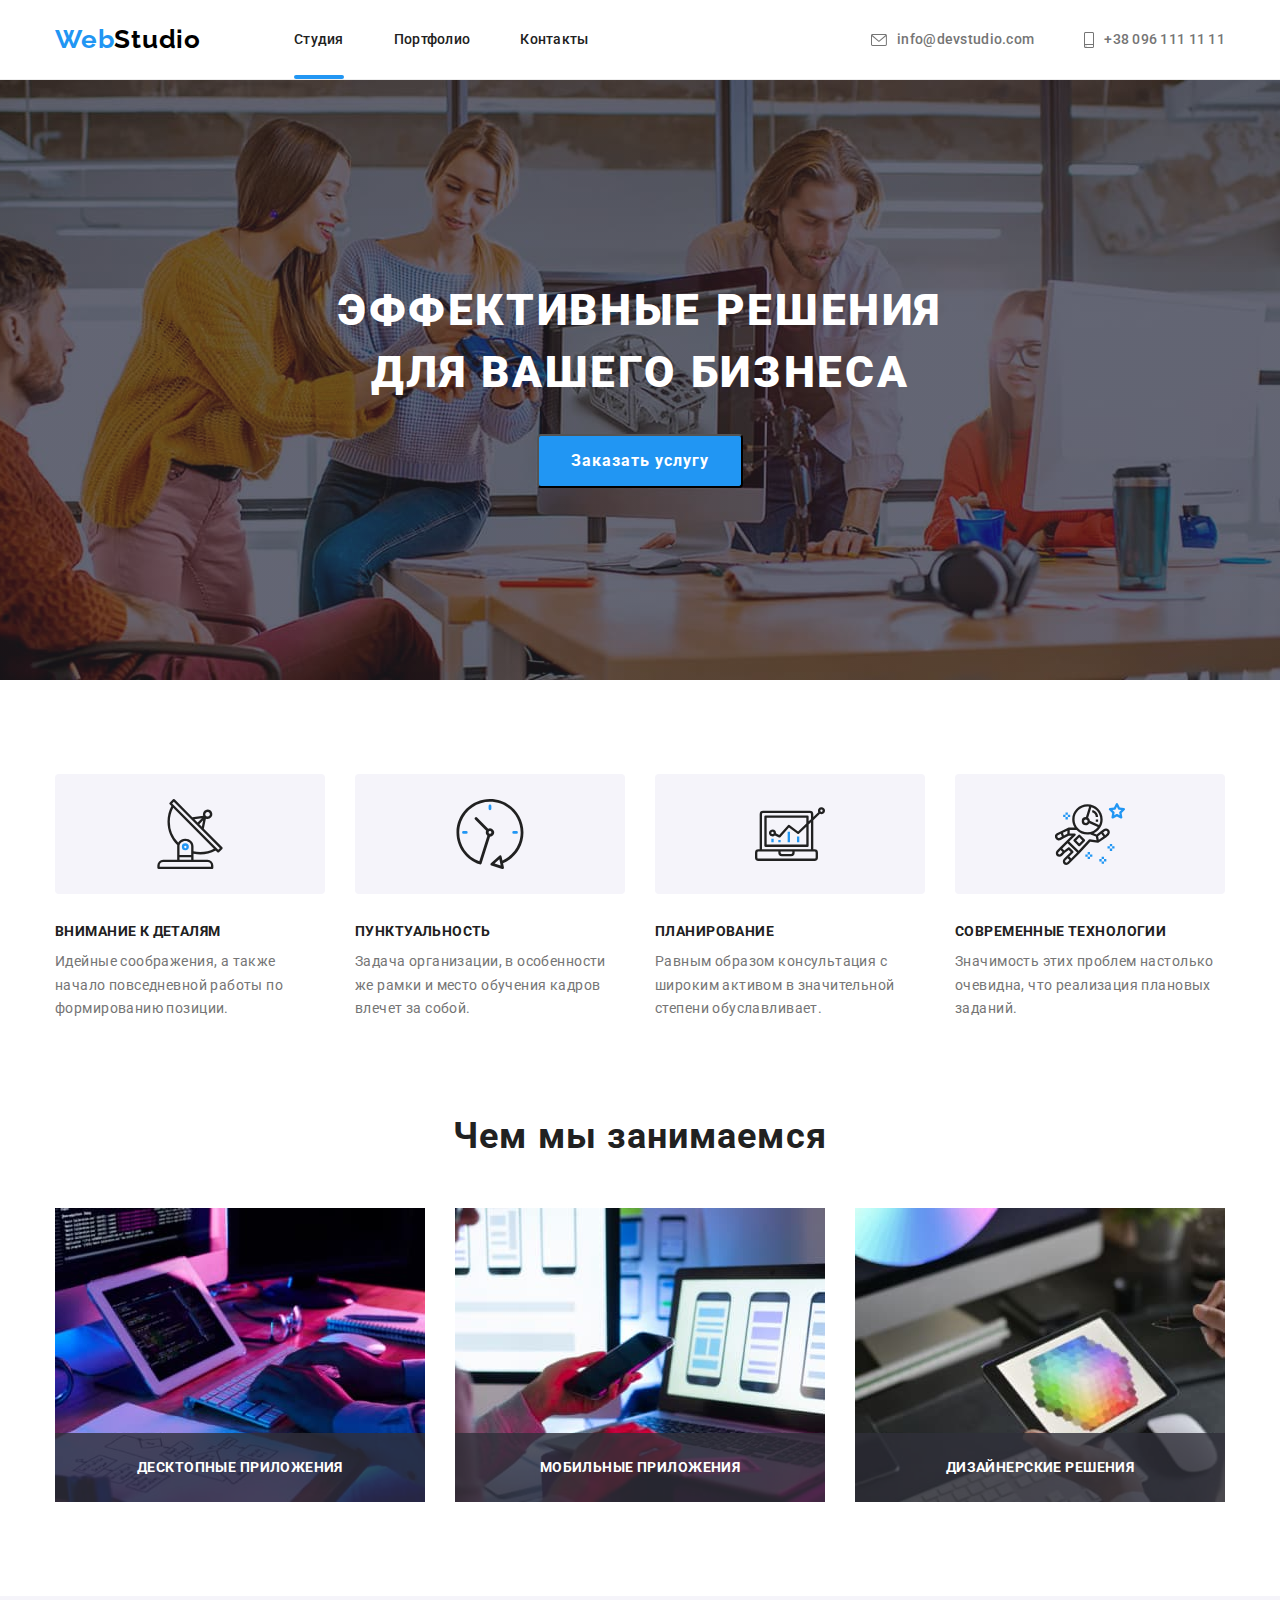
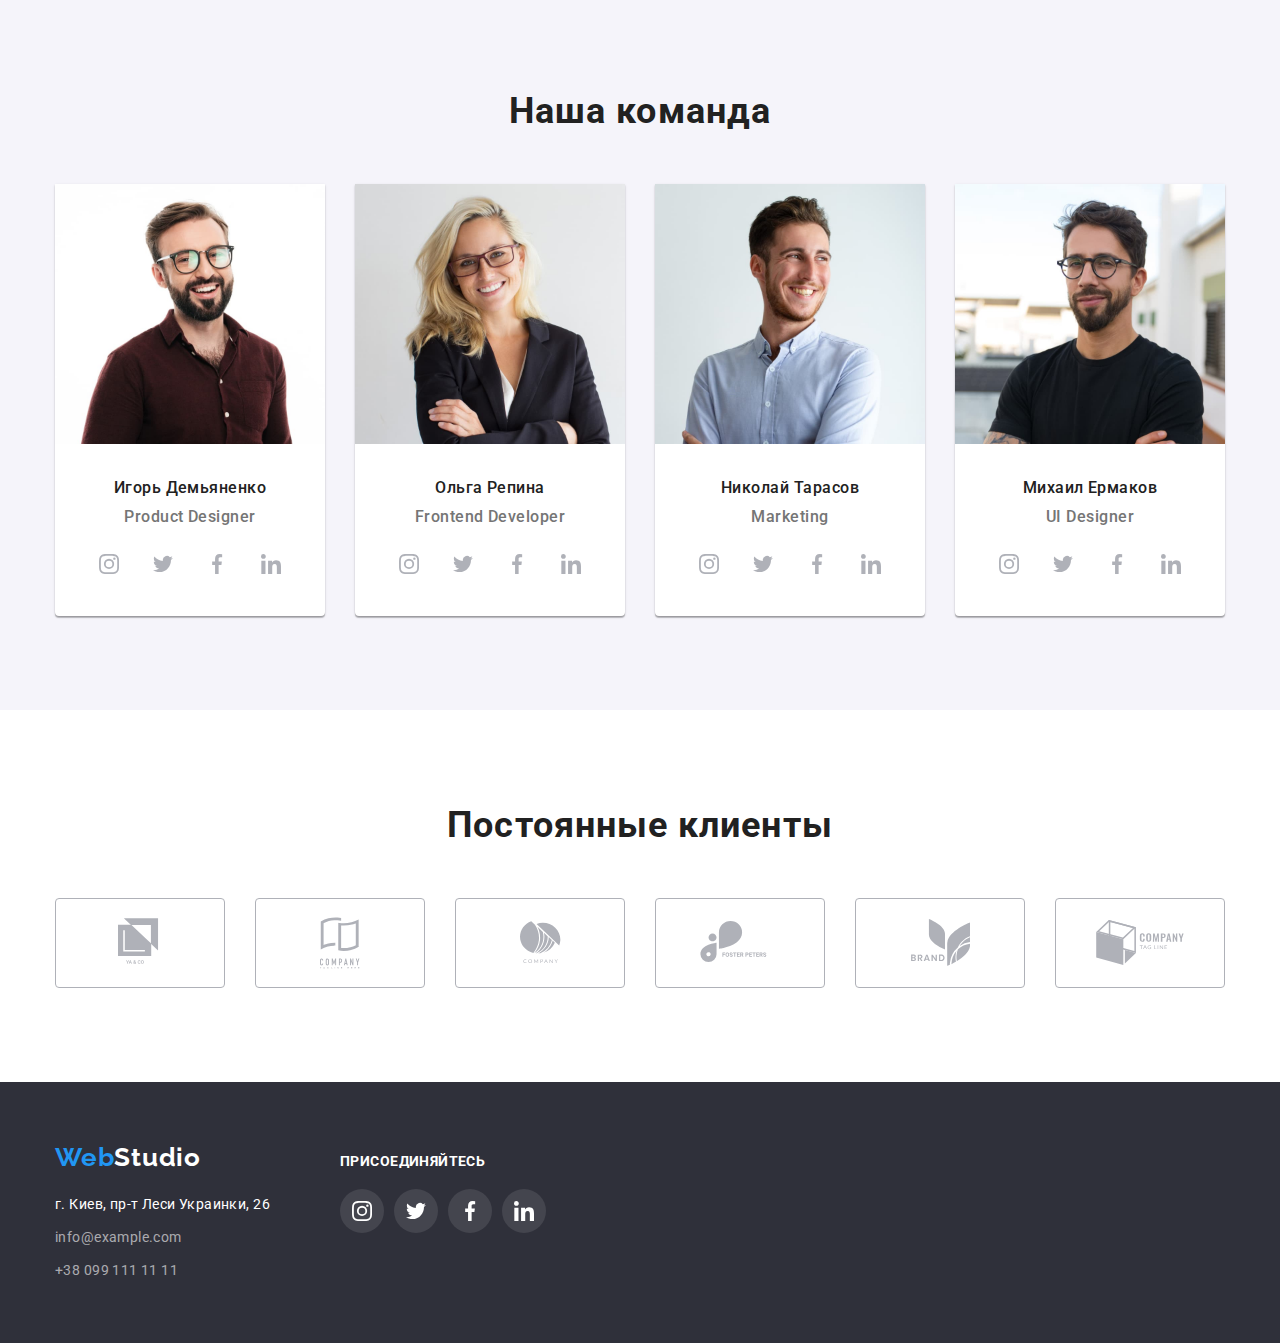
==== index.html @ db02f419 "copy hw#05" ====
<!DOCTYPE html>
<html lang="ru">

<head>
    <meta charset="UTF-8">
    <meta name="viewport" content="width=device-width, initial-scale=1.0">
    <title>Web Studio</title>
    <link rel="preconnect" href="https://fonts.gstatic.com">
    <link
        href="https://fonts.googleapis.com/css2?family=Raleway:wght@700&family=Roboto:wght@400;500;700;900&display=swap"
        rel="stylesheet">
    <link rel="stylesheet" href="./css/modern-normalize.css">
    <link rel="stylesheet" href="./css/styles.css">
</head>

<body>
    <!--Шапка страницы-->
    <header class="header">
        <div class="container main-box">
            <nav class="main-nav">
                <a href="./index.html" class="logo">Web<span class="logo-header">Studio</span>
                </a>
                <ul class="nav">
                    <li class="item">
                        <a href="./index.html" class="nav-link studio">Студия</a>
                    </li>
                    <li class="item">
                        <a href="./portfolio.html" class="nav-link">Портфолио</a>
                    </li>
                    <li class="item">
                        <a href="#contacts" class="nav-link">Контакты</a>
                    </li>
                </ul>
            </nav>
            <ul class="header-contact">
                <li class="item">
                    <a href="mailto:info@devstudio.com" class="contact">
                        <svg class="icon-contacts" width="16" height="12">
                            <use href="./images/icons.svg#envelope"></use>
                        </svg>
                        info@devstudio.com
                    </a>
                </li>
                <li class="item">
                    <a href="tel:+380961111111" class="contact">
                        <svg class="icon-contacts" width="10" height="16">
                            <use href="./images/icons.svg#smartphone"></use>
                        </svg>
                        +38 096 111 11 11
                    </a>
                </li>
            </ul>
        </div>
    </header>

    <!--Тело страницы-->
    <main>
        <!--Hero-->
        <section class="hero overlay">
            <div class="container centered">
                <h1 class="hero-title">Эффективные решения<br /> для вашего бизнеса</h1>
                <button class="hero-link" data-modal-open>Заказать услугу</button>
            </div>
        </section>

        <!--Особенности-->
        <section class="features">
            <div class="container">
                <h2 class="visually-hidden">Наши особенности</h2>
                <ul class="features-list">
                    <li class="item">
                        <div class="icon-features">
                            <svg width="70" height="70">
                                <use href="./images/icons.svg#antenna"></use>
                            </svg>
                        </div>
                        <h3 class="features-title">Внимание к деталям</h3>
                        <p class="features-description">Идейные соображения, а также начало повседневной работы по
                            формированию
                            позиции.</p>
                    </li>

                    <li class="item">
                        <div class="icon-features">
                            <svg width="70" height="70">
                                <use href="./images/icons.svg#clock"></use>
                            </svg>
                        </div>
                        <h3 class="features-title">Пунктуальность</h3>
                        <p class="features-description">Задача организации, в особенности же рамки и место обучения
                            кадров
                            влечет за собой.</p>
                    </li>

                    <li class="item">
                        <div class="icon-features">
                            <svg width="70" height="70">
                                <use href="./images/icons.svg#diagram"></use>
                            </svg>
                        </div>
                        <h3 class="features-title">Планирование</h3>
                        <p class="features-description">Равным образом консультация с широким активом в значительной
                            степени
                            обуславливает.</p>
                    </li>

                    <li class="item">
                        <div class="icon-features">
                            <svg width="70" height="70">
                                <use href="./images/icons.svg#astronaut"></use>
                            </svg>
                        </div>
                        <h3 class="features-title">Современные технологии</h3>
                        <p class="features-description">Значимость этих проблем настолько очевидна, что реализация
                            плановых
                            заданий.</p>
                    </li>
                </ul>
            </div>
        </section>

        <!--Чем мы занимаемся-->
        <section class="services">
            <div class="container">
                <h2 class="services-title centered">Чем мы занимаемся</h2>
                <ul class="services-list">
                    <li class="item">
                        <div class="thumb">
                            <img src="./images/box1.jpg" alt="Веб-сайты" width="370" class="img-servises">
                            <div class="label-box">
                                <p class="label">Десктопные приложения</p>
                            </div>
                        </div>
                    </li>
                    <li class="item">
                        <div class="thumb">
                            <img src="./images/box2.jpg" alt="Приложения" width="370" class="img-servises">
                            <div class="label-box">
                                <p class="label">Мобильные приложения</p>
                            </div>
                        </div>
                    </li>
                    <li class="item">
                        <div class="thumb">
                            <img src="./images/box3.jpg" alt="Дизайн" width="370" class="img-servises">
                            <div class="label-box">
                                <p class="label">Дизайнерские решения</p>
                            </div>
                        </div>
                    </li>
                </ul>
            </div>
        </section>

        <!--Наша команда-->
        <section class="team">
            <div class="container centered">
                <h2 class="team-title">Наша команда</h2>
                <ul class="team-list">
                    <li class="item">
                        <img src="./images/demyanenko.jpg" alt="Фото Игоря Демьяненко" width="270">
                        <div class="team-box">
                            <h3 class="team-subtitle">Игорь Демьяненко</h3>
                            <p class="team-position">Product Designer</p>
                            <ul class="list-network">
                                <li class="item-network">
                                    <a href="#" class="link-icon-network">
                                        <svg class="icon-network" width="20px" height="20px">
                                            <use href="./images/icons.svg#instagram"></use>
                                        </svg>
                                    </a>
                                </li>

                                <li class="item-network">
                                    <a href="#" class="link-icon-network">
                                        <svg class="icon-network" width="20px" height="20px">
                                            <use href="./images/icons.svg#twitter"></use>
                                        </svg>
                                    </a>
                                </li>

                                <li class="item-network">
                                    <a href="#" class="link-icon-network">
                                        <svg class="icon-network" width="20px" height="20px">
                                            <use href="./images/icons.svg#facebook"></use>
                                        </svg>
                                    </a>
                                </li>

                                <li class="item-network">
                                    <a href="#" class="link-icon-network">
                                        <svg class="icon-network" width="20px" height="20px">
                                            <use href="./images/icons.svg#linkedin"></use>
                                        </svg>
                                    </a>
                                </li>
                            </ul>
                        </div>
                    </li>

                    <li class="item">
                        <img src="./images/repina.jpg" alt="Фото Ольги Репиной" width="270">
                        <div class="team-box">
                            <h3 class="team-subtitle">Ольга Репина</h3>
                            <p class="team-position">Frontend Developer</p>
                            <ul class="list-network">
                                <li class="item-network">
                                    <a href="#" class="link-icon-network">
                                        <svg class="icon-network" width="20px" height="20px">
                                            <use href="./images/icons.svg#instagram"></use>
                                        </svg>
                                    </a>
                                </li>

                                <li class="item-network">
                                    <a href="#" class="link-icon-network">
                                        <svg class="icon-network" width="20px" height="20px">
                                            <use href="./images/icons.svg#twitter"></use>
                                        </svg>
                                    </a>
                                </li>

                                <li class="item-network">
                                    <a href="#" class="link-icon-network">
                                        <svg class="icon-network" width="20px" height="20px">
                                            <use href="./images/icons.svg#facebook"></use>
                                        </svg>
                                    </a>
                                </li>

                                <li class="item-network">
                                    <a href="#" class="link-icon-network">
                                        <svg class="icon-network" width="20px" height="20px">
                                            <use href="./images/icons.svg#linkedin"></use>
                                        </svg>
                                    </a>
                                </li>
                            </ul>
                        </div>
                    </li>

                    <li class="item">
                        <img src="./images/tarasov.jpg" alt="Фото Николая Тарасова" width="270">
                        <div class="team-box">
                            <h3 class="team-subtitle">Николай Тарасов</h3>
                            <p class="team-position">Marketing</p>
                            <ul class="list-network">
                                <li class="item-network">
                                    <a href="#" class="link-icon-network">
                                        <svg class="icon-network" width="20px" height="20px">
                                            <use href="./images/icons.svg#instagram"></use>
                                        </svg>
                                    </a>
                                </li>

                                <li class="item-network">
                                    <a href="#" class="link-icon-network">
                                        <svg class="icon-network" width="20px" height="20px">
                                            <use href="./images/icons.svg#twitter"></use>
                                        </svg>
                                    </a>
                                </li>

                                <li class="item-network">
                                    <a href="#" class="link-icon-network">
                                        <svg class="icon-network" width="20px" height="20px">
                                            <use href="./images/icons.svg#facebook"></use>
                                        </svg>
                                    </a>
                                </li>

                                <li class="item-network">
                                    <a href="#" class="link-icon-network">
                                        <svg class="icon-network" width="20px" height="20px">
                                            <use href="./images/icons.svg#linkedin"></use>
                                        </svg>
                                    </a>
                                </li>
                            </ul>
                        </div>
                    </li>

                    <li class="item">
                        <img src="./images/ermakov.jpg" alt="Фото Михаила Ермакова" width="270">
                        <div class="team-box">
                            <h3 class="team-subtitle ">Михаил Ермаков</h3>
                            <p class="team-position">UI Designer</p>
                            <ul class="list-network">
                                <li class="item-network">
                                    <a href="#" class="link-icon-network">
                                        <svg class="icon-network" width="20px" height="20px">
                                            <use href="./images/icons.svg#instagram"></use>
                                        </svg>
                                    </a>
                                </li>

                                <li class="item-network">
                                    <a href="#" class="link-icon-network">
                                        <svg class="icon-network" width="20px" height="20px">
                                            <use href="./images/icons.svg#twitter"></use>
                                        </svg>
                                    </a>
                                </li>

                                <li class="item-network">
                                    <a href="#" class="link-icon-network">
                                        <svg class="icon-network" width="20px" height="20px">
                                            <use href="./images/icons.svg#facebook"></use>
                                        </svg>
                                    </a>
                                </li>

                                <li class="item-network">
                                    <a href="#" class="link-icon-network">
                                        <svg class="icon-network" width="20px" height="20px">
                                            <use href="./images/icons.svg#linkedin"></use>
                                        </svg>
                                    </a>
                                </li>
                            </ul>
                        </div>
                    </li>
                </ul>
            </div>
        </section>

        <!--Постоянные клиенты-->
        <section class="clients">
            <div class="container centered">
                <h2 class="clients-title">Постоянные клиенты</h2>
                <ul class="clients-list">
                    <li class="item">
                        <a href="#" class="link-client">
                            <svg class="icon-client" width="44.27" height="49.23">
                                <use href="./images/icons.svg#client1"></use>
                            </svg>
                        </a>
                    </li>

                    <li class="item">
                        <a href="#" class="link-client">
                            <svg class="icon-client" width="40" height="52">
                                <use href="./images/icons.svg#client2"></use>
                            </svg>
                        </a>
                    </li>

                    <li class="item">
                        <a href="#" class="link-client">
                            <svg class="icon-client" width="41" height="42.6">
                                <use href="./images/icons.svg#client3"></use>
                            </svg>
                        </a>
                    </li>

                    <li class="item">
                        <a href="#" class="link-client">
                            <svg class="icon-client" width="79.66" height="42.02">
                                <use href="./images/icons.svg#client4"></use>
                            </svg>
                        </a>
                    </li>

                    <li class="item">
                        <a href="#" class="link-client">
                            <svg class="icon-client" width="59" height="47">
                                <use href="./images/icons.svg#client5"></use>
                            </svg>
                        </a>
                    </li>

                    <li class="item">
                        <a href="#" class="link-client">
                            <svg class="icon-client" width="88.48" height="45.44">
                                <use href="./images/icons.svg#client6"></use>
                            </svg>
                        </a>
                    </li>
                </ul>
            </div>

        </section>

    </main>

    <!--Подвал страницы-->
    <footer class="footer">
        <div class="container footer-flex" id="contacts">
            <div>
                <a href="./index.html" class="logo">Web<span class="logo-footer">Studio</span>
                </a>
                <address class="address">
                    г. Киев, пр-т Леси Украинки, 26
                    <a href="mailto:info@example.com" class="address-link">info@example.com</a>
                    <a href="tel:+380991111111" class="address-link">+38 099 111 11 11</a>
                </address>
            </div>
            <div class="icon-box">
                <p class="join">присоединяйтесь</p>
                <ul class="list-network-footer">
                    <li class="item">
                        <a href="#" class="network-footer">
                            <svg class="icon-footer" width="20" height="20">
                                <use href="./images/icons.svg#instagram"></use>
                            </svg>
                        </a>
                    </li>

                    <li class="item">
                        <a href="#" class="network-footer">
                            <svg class="icon-footer" width="20" height="20">
                                <use href="./images/icons.svg#twitter"></use>
                            </svg>
                        </a>
                    </li>

                    <li class="item">
                        <a href="#" class="network-footer">
                            <svg class="icon-footer" width="20" height="20">
                                <use href="./images/icons.svg#facebook"></use>
                            </svg>
                        </a>
                    </li>

                    <li class="item">
                        <a href="#" class="network-footer">
                            <svg class="icon-footer" width="20" height="20">
                                <use href="./images/icons.svg#linkedin"></use>
                            </svg>
                        </a>
                    </li>
                </ul>
            </div>
        </div>
    </footer>

    <!-- Модальное окно -->

    <div class="backdrop is-hidden" data-modal>
        <div class="modal">
            <button class="btn-close" data-modal-close>
                <svg class="icon-close" width="11" height="11">
                    <use href="./images/icons.svg#close"></use>
                </svg>
            </button>
        </div>
    </div>

    <script src="./js/modal.js"></script>

</body>

</html>
---- css/styles.css ----
/* CSS-переменные */
:root {
  --title-text-color: #212121; /* Главный цвет текста  nav h2 h3 */
  --primery-text-color: #757575; /*вторичный цвет текста контакт header*/
  --logo-text-color: #000000; /*лого*/
  --accent-color: #2196f3; /*акцент  лого интерактивный*/
  --white-text-color: #ffffff; /*hero-text logo-footer address-text*/
  --address-text-op60: rgba(255, 255, 255, 0.6);
  --background: #2f303a; /*фон hero footer*/
  --background-button: #f5f4fa; /*фон кнопок и секции Наша команда*/
  --border-project: #eeeeee;
  --icon-color: #afb1b8; /*цвет иконок*/
}
/* Raleway 700 Roboto 400 500 700 900  */

body {
  font-family: 'Roboto', sans-serif;
}

ul,
h1,
h2,
h3,
p {
  margin: 0;
  padding: 0;
}
.container {
  margin-left: auto;
  margin-right: auto;
  padding-left: 15px;
  padding-right: 15px;
  width: 1200px;
}

.centered {
  text-align: center;
}

/* ШАПКА страницы */

.header {
  border-bottom: 1px solid var(--border-project);
  /* padding-top: 24px;
  padding-bottom: 24px; */

  font-weight: 500;
  font-size: 14px;
  line-height: 1.1; /* 16px*/
  letter-spacing: 0.02em;
}

.main-box {
  display: flex;
}

.main-nav {
  display: flex;
  align-items: center;
}

.logo {
  color: var(--accent-color);
  font-family: 'Raleway', sans-serif;
  font-weight: 700;
  font-size: 26px;
  line-height: 1.2; /*31px*/
  letter-spacing: 0.03em;
  text-decoration: none;
}

.logo-header {
  color: var(--logo-text-color);
}

.nav {
  display: flex;
  margin-left: 93px;
}

.nav .item + .item {
  margin-left: 50px;
}

.nav-link {
  display: block;
  position: relative;
  padding-top: 32px;
  padding-bottom: 32px;

  color: var(--title-text-color);
  text-decoration: none;

  transition: color 250ms cubic-bezier(0.4, 0, 0.2, 1);
}

/* подчеркивание ссылки текущей страницы */
.studio::after,
.portfolio::after {
  content: '';

  display: block;
  position: absolute;
  width: 100%;
  height: 4px;
  left: 0;
  bottom: 0;

  background-color: var(--accent-color);
  border-radius: 2px;
}

.header-contact {
  display: flex;
  align-items: center;
  margin-left: auto;
}

.header-contact .item + .item {
  margin-left: 50px;
}

.contact {
  display: flex;
  align-items: center;

  color: var(--primery-text-color);
  text-decoration: none;

  transition: color 250ms cubic-bezier(0.4, 0, 0.2, 1);
}

.nav-link:hover,
.nav-link:focus,
.contact:hover,
.contact:focus {
  color: var(--accent-color);
}

.icon-contacts {
  margin-right: 10px;
  fill: currentColor;
}

/* СТУДИЯ */

/* Hero */

.overlay {
  height: 600px;
  max-width: 1600px;
  margin-left: auto;
  margin-right: auto;
  background-image: linear-gradient(
      rgba(47, 48, 58, 0.4),
      rgba(47, 48, 58, 0.4)
    ),
    url(../images/overlay.jpg);
  background-repeat: no-repeat;
  background-position: center;
  background-size: cover;
}

.hero {
  padding-top: 200px;
  padding-bottom: 200px;

  background-color: var(--background);
}

.hero-title {
  margin-bottom: 30px;

  color: var(--white-text-color);
  font-weight: 900;
  font-size: 44px;
  line-height: 1.4; /*60px*/
  letter-spacing: 0.06em;
  text-transform: uppercase;
}

.hero-link {
  display: inline-block;
  padding: 10px 32px;
  min-width: 200px;
  border-radius: 4px;

  color: var(--white-text-color);
  background-color: var(--accent-color);
  font-weight: 700;
  font-size: 16px;
  line-height: 1.9; /*30px*/
  letter-spacing: 0.06em;
  text-decoration: none;
}

/* Особенности */
.features {
  padding-top: 94px;
}

.features-list {
  display: flex;
}

.features-list .item + .item {
  margin-left: 30px;
}

.features-list .item {
  min-width: 270px;
  /* width: 100%; */
}

.icon-features {
  display: flex;
  justify-content: center;
  align-items: center;
  margin-bottom: 30px;
  width: 270px;
  height: 120px;
  background-color: var(--background-button);
  border-radius: 4px;
}

.features-title {
  margin-bottom: 10px;

  color: var(--title-text-color);
  font-weight: 700;
  font-size: 14px;
  line-height: 1.1; /* 16px*/
  letter-spacing: 0.03em;
  text-transform: uppercase;
}
.features-description {
  color: var(--primery-text-color);
  font-weight: 400;
  font-size: 14px;
  line-height: 1.7; /*24px*/
  letter-spacing: 0.03em;
}

/* Чем мы занимаемся*/

.services {
  padding-top: 94px;
  padding-bottom: 94px;
}

.services-list {
  display: flex;
}

.services-list .item + .item {
  margin-left: 30px;
}

.thumb {
  position: relative;
  text-align: center;
}
.img-servises {
  display: block;
}
.label-box {
  position: absolute;
  bottom: 0;
  right: 0;
  width: 100%;
  margin: 0;
  padding-top: 27px;
  padding-bottom: 27px;

  background-color: rgba(47, 48, 58, 0.8);
}

.label {
  color: var(--white-text-color);
  font-weight: 700;
  font-size: 14px;
  line-height: 1.1; /*16px*/
  letter-spacing: 0.03em;
  text-transform: uppercase;
}

/* Команда  */

.team {
  padding-top: 94px;
  padding-bottom: 94px;

  background-color: var(--background-button);
}

.services-title,
.team-title,
.clients-title {
  margin-bottom: 50px;

  color: var(--title-text-color);
  font-weight: 700;
  font-size: 36px;
  line-height: 1.2; /*42px*/
  letter-spacing: 0.03em;
}

.team-list {
  display: flex;
}

.team-list .item + .item {
  margin-left: 30px;
}

.team-list .item {
  box-shadow: 0px 1px 3px rgba(0, 0, 0, 0.12), 0px 1px 1px rgba(0, 0, 0, 0.14),
    0px 2px 1px rgba(0, 0, 0, 0.2);
  border-radius: 0px 0px 4px 4px;

  background-color: var(--white-text-color);
}

.team-box {
  padding-top: 30px;
  padding-bottom: 30px;
}

.team-subtitle {
  margin-bottom: 10px;

  color: var(--title-text-color);
  font-weight: 500;
  font-size: 16px;
  line-height: 1.2; /*19px*/
  letter-spacing: 0.03em;
}
.team-position {
  color: var(--primery-text-color);
  font-weight: 500;
  font-size: 16px;
  line-height: 1.2; /*19px*/
  letter-spacing: 0.03em;
}

.list-network {
  display: flex;
  justify-content: center;
  margin-top: 16px;
}
.item-network + .item-network {
  margin-left: 10px;
}
.link-icon-network {
  display: flex;
  justify-content: center;
  align-items: center;
  width: 44px;
  height: 44px;

  color: var(--icon-color);
  border-radius: 50%;

  transition: color 250ms cubic-bezier(0.4, 0, 0.2, 1),
    background-color 250ms cubic-bezier(0.4, 0, 0.2, 1);
}

.link-icon-network:hover,
.link-icon-network:focus {
  background-color: var(--accent-color);
  border-radius: 50%;

  color: var(--white-text-color);
}

.icon-network {
  fill: currentColor;
}
/*Постоянные клиенты*/
.clients {
  padding-top: 94px;
  padding-bottom: 94px;
}
.clients-list {
  display: flex;
}

.clients-list .item + .item {
  margin-left: 30px;
}

.link-client {
  display: flex;
  justify-content: center;
  align-items: center;
  width: 170px;
  height: 90px;
  border: 1px solid var(--icon-color);
  border-radius: 4px;

  color: var(--icon-color);

  transition: border-color 250ms cubic-bezier(0.4, 0, 0.2, 1),
    color 250ms cubic-bezier(0.4, 0, 0.2, 1);
}
.link-client:hover,
.link-client:focus {
  border-color: var(--accent-color);
  color: var(--accent-color);
}
.icon-client {
  fill: currentColor;
}
/* ПОДВАЛ страницы */
.footer {
  padding-top: 60px;
  padding-bottom: 60px;

  background-color: var(--background);
  font-weight: 400;
  font-size: 14px;
  line-height: 1.7; /*24px*/
  letter-spacing: 0.03em;
  text-decoration: none;
}

.footer-flex {
  display: flex;
  align-items: baseline;
}

.logo-footer,
.address {
  color: var(--white-text-color);
}
.address {
  padding-top: 20px;
}

.address-link {
  display: block;
  padding-top: 9px;
  color: var(--address-text-op60);

  text-decoration: none;
}

.icon-box {
  margin-left: 70px;
}
.join {
  margin-bottom: 20px;

  color: var(--white-text-color);
  font-weight: 700;
  font-size: 14px;
  line-height: 1.1; /* 16px*/
  letter-spacing: 0.03em;
  text-transform: uppercase;
}

.list-network-footer {
  display: flex;
}

.list-network-footer .item + .item {
  margin-left: 10px;
}
.network-footer {
  display: flex;
  justify-content: center;
  align-items: center;
  width: 44px;
  height: 44px;
  background-color: rgba(255, 255, 255, 0.1);
  border-radius: 50%;

  color: var(--white-text-color);

  transition: background-color 250ms cubic-bezier(0.4, 0, 0.2, 1);
}
.network-footer:hover,
.network-footer:focus {
  background-color: var(--accent-color);
}
.icon-footer {
  fill: currentColor;
}

/* Скрытый заголовок */

.visually-hidden {
  position: absolute;
  width: 1px;
  height: 1px;
  margin: -1px;
  border: 0;
  padding: 0;

  white-space: nowrap;
  clip-path: inset(100%);
  clip: rect(0 0 0 0);
  overflow: hidden;
}

/* ПОРТФОЛИО */
/* Фильтр */
.project {
  padding-top: 94px;
  padding-bottom: 94px;
}

.button-list {
  display: flex;
  justify-content: center;
  margin-bottom: 50px;
}

.button-list .item + .item {
  margin-left: 8px;
}

.button {
  margin-top: 0;
  margin-bottom: 0;
  padding: 6px 22px;
  border: none;
  border-radius: 4px;

  color: var(--title-text-color);
  background-color: var(--background-button);
  font-weight: 500;
  font-size: 16px;
  line-height: 1.6; /*26px*/
  letter-spacing: 0.03em;

  transition: box-shadow 250ms cubic-bezier(0.4, 0, 0.2, 1),
    color 250ms cubic-bezier(0.4, 0, 0.2, 1),
    background-color 250ms cubic-bezier(0.4, 0, 0.2, 1);
}

.button:hover,
.button:focus {
  border: none;
  box-shadow: 0px 3px 1px rgba(0, 0, 0, 0.1), 0px 1px 2px rgba(0, 0, 0, 0.08),
    0px 2px 2px rgba(0, 0, 0, 0.12);
  color: var(--white-text-color);
  background-color: var(--accent-color);
  cursor: pointer;
}

/* CARD-SET */
.card-set {
  --card-set-gap: 30px;

  display: flex;
  flex-wrap: wrap;
  padding: 0;
  margin: 0;
  margin-left: calc(-1 * var(--card-set-gap));
  margin-top: calc(-1 * var(--card-set-gap));
  list-style: none;
}

.card-set .item {
  flex-basis: calc(100% / 3-var(var(--card-set-gap)));
  margin-left: var(--card-set-gap);
  margin-top: var(--card-set-gap);
}

.card {
  display: block;
  text-decoration: none;

  transition: box-shadow 250ms cubic-bezier(0.4, 0, 0.2, 1);
}
.card:hover,
.card:focus {
  box-shadow: 0px 1px 1px rgba(0, 0, 0, 0.12), 0px 4px 4px rgba(0, 0, 0, 0.06),
    1px 4px 6px rgba(0, 0, 0, 0.16);
}

.card-img {
  display: block;
  max-width: 100%;
  height: auto;
}

.card-content {
  padding: 20px 24px;
  border: 1px solid var(--border-project);
  border-top: none;
}

.project-title {
  margin-bottom: 4px;

  color: var(--title-text-color);
  font-weight: 700;
  font-size: 18px;
  line-height: 2; /*36px*/
  letter-spacing: 0.06em;
}

.project-direction {
  color: var(--primery-text-color);
  font-weight: 400;
  font-size: 16px;
  line-height: 1.9; /*30px*/
  letter-spacing: 0.03em;
}

.box-overlay-project {
  position: relative;
  overflow: hidden;
}
.overlay-project {
  position: absolute;
  top: 0;
  left: 0;
  width: 100%;
  height: 100%;
  padding: 63px 24px;

  background-color: rgba(33, 150, 243, 0.9);

  transform: translateY(100%);
  transition: transform 250ms cubic-bezier(0.4, 0, 0.2, 1);
}
.overlay-text {
  color: var(--white-text-color);
  font-weight: 400;
  font-size: 18px;
  line-height: 1.6; /*28px*/
  letter-spacing: 0.03em;
}

.card:hover .overlay-project {
  transform: translateY(0);
}

/* Модальное окно */

.backdrop {
  position: fixed;
  top: 0;
  left: 0;
  width: 100%;
  height: 100%;
  background-color: rgba(0, 0, 0, 0.2);
  opacity: 1;
  transition: opacity 150ms linear;
}
.modal {
  display: flex;
  justify-content: flex-end;
  position: absolute;
  top: 50%;
  left: 50%;
  min-width: 528px;
  min-height: 581px;
  padding: 8px;

  background-color: var(--white-text-color);
  box-shadow: 0px 1px 3px rgba(0, 0, 0, 0.12), 0px 1px 1px rgba(0, 0, 0, 0.14),
    0px 2px 1px rgba(0, 0, 0, 0.2);
  border-radius: 4px;

  transform: translate(-50%, -50%) scale(1);
  transition: transform 200ms linear 100ms;
}
.backdrop.is-hidden {
  visibility: hidden;
  opacity: 0;
  pointer-events: none;
}

.btn-close {
  width: 30px;
  height: 30px;
  padding: 0;
  margin: 0;

  border: 1px solid rgba(0, 0, 0, 0.1);
  border-radius: 50%;
}
.icon-close {
  fill: currentColor;
}
.backdrop.is-hidden .modal {
  transform: translate(-50%, -50%) scale(0);
}
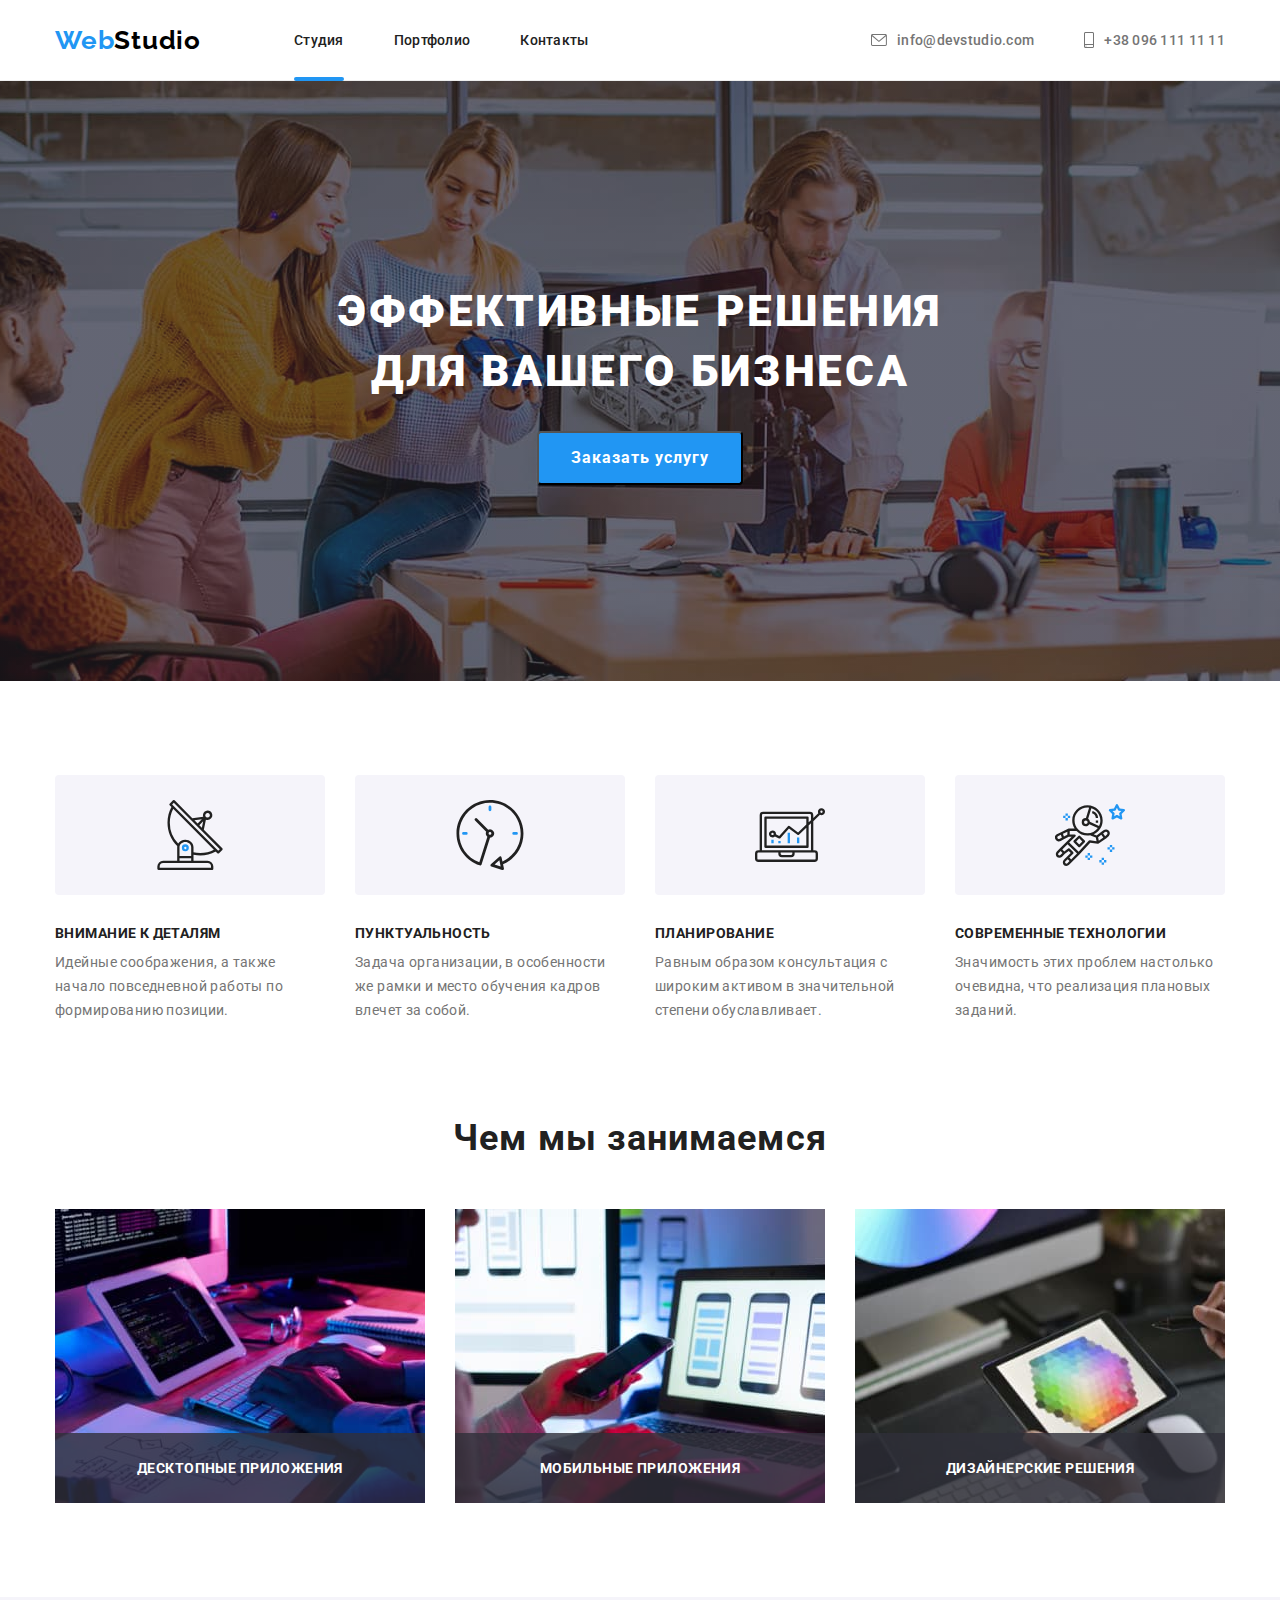
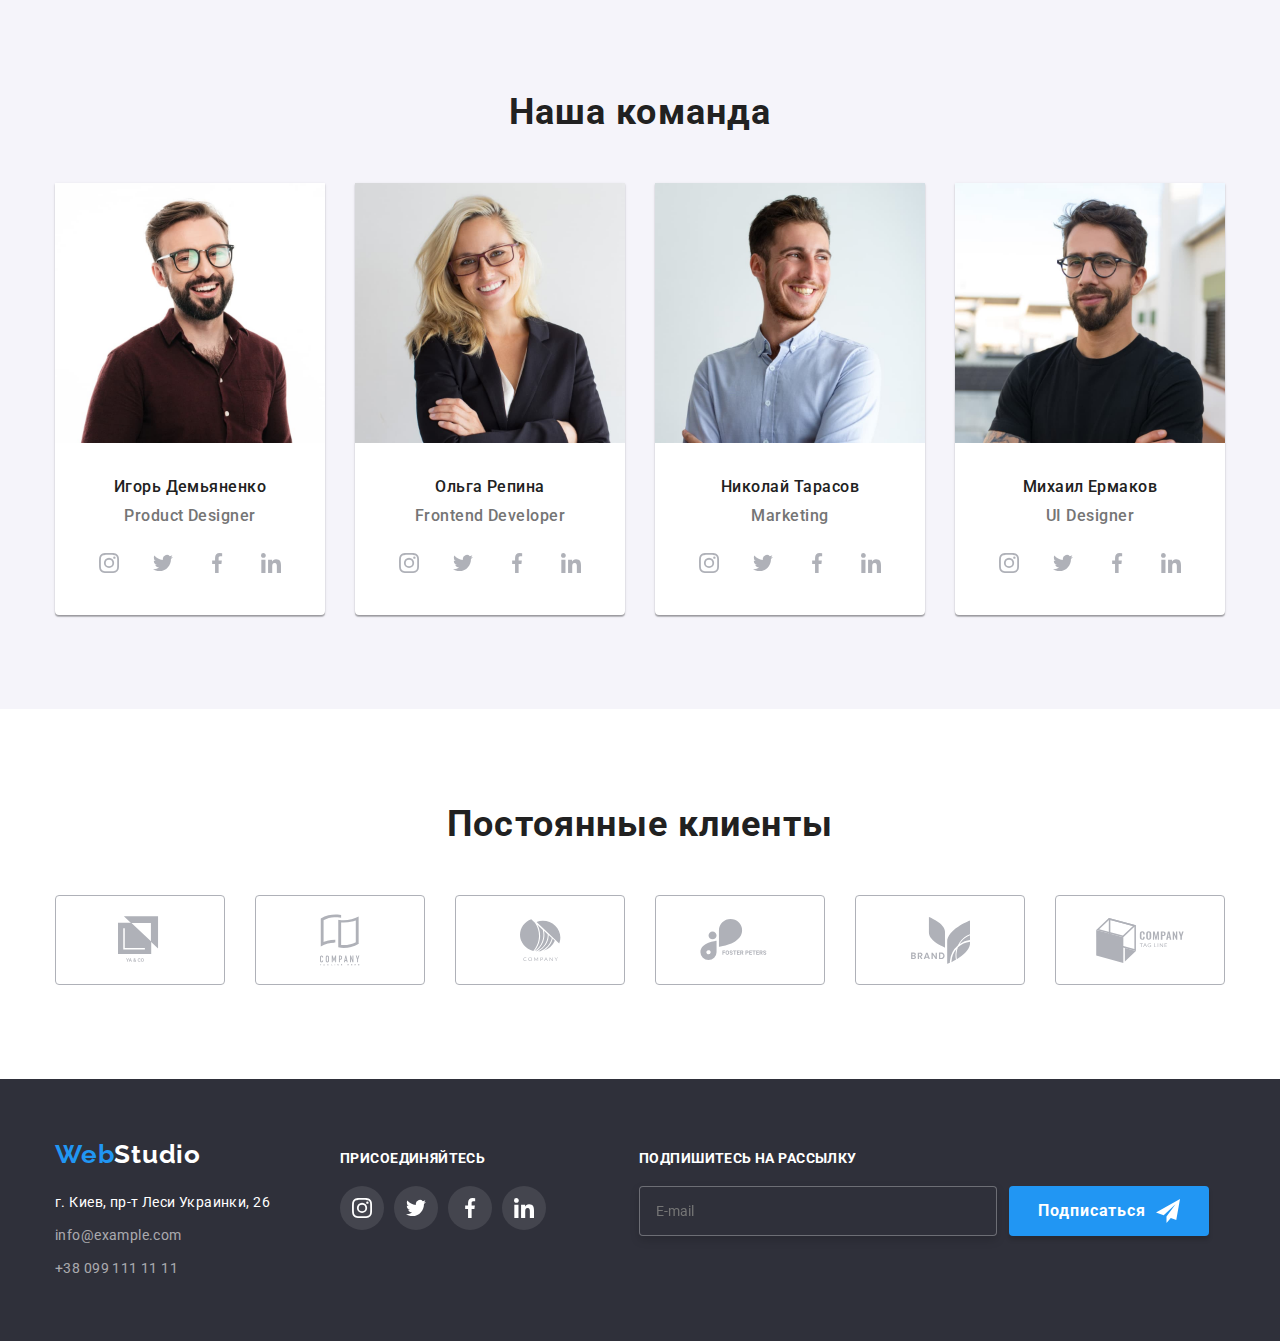
==== commit 1334ec5c: "commit project" ====
--- a/index.html
+++ b/index.html
@@ -431,6 +431,19 @@
                     </li>
                 </ul>
             </div>
+
+            <div class="subscribe">
+                <p class="subscribe-text">Подпишитесь на рассылку</p>
+                <form class="form-subscribe" autocomplete="off">
+                    <input type="email" name="e-mail" placeholder="E-mail" class="input-subscribe">
+                    <button type="submit" class="btn-subscribe">
+                        <spun class="btn-subscribe-text">Подписаться</spun>
+                        <svg class="logo-subscribe" width="24" height="24">
+                            <use href="./images/icons.svg#send"></use>
+                        </svg>
+                    </button>
+                </form>
+            </div>
         </div>
     </footer>
 
@@ -438,12 +451,66 @@
 
     <div class="backdrop is-hidden" data-modal>
         <div class="modal">
-            <button class="btn-close" data-modal-close>
-                <svg class="icon-close" width="11" height="11">
-                    <use href="./images/icons.svg#close"></use>
-                </svg>
-            </button>
+            <div class="modal-close">
+                <button class="btn-close" data-modal-close>
+                    <svg class="icon-close" width="11" height="11">
+                        <use href="./images/icons.svg#close"></use>
+                    </svg>
+                </button>
+            </div>
+
+            <div class="modal-form">
+                <p class="form-text-title">Оставьте свои данные, мы вам перезвоним</p>
+                <form class="form" autocomplete="off">
+                    <div class="form-group">
+                        <label for="name" class="label-form">Имя</label>
+                        <div class="input-wrapper">
+                            <input class="input" type="text" name="name" id="name">
+                            <svg width="18" height="18" class="icon-form">
+                                <use href="./images/icons.svg#person"></use>
+                            </svg>
+                        </div>
+                    </div>
+
+                    <div class="form-group">
+                        <label for="phone" class="label-form">Телефон</label>
+                        <div class="input-wrapper">
+                            <input class="input" type="tel" name="phone" id="phone">
+                            <svg width="18" height="18" class="icon-form">
+                                <use href="./images/icons.svg#phone"></use>
+                            </svg>
+                        </div>
+                    </div>
+
+                    <div class="form-group">
+                        <label for="email" class="label-form">Почта</label>
+                        <div class="input-wrapper">
+                            <input class="input" type="text" name="email" id="email">
+                            <svg width="18" height="18" class="icon-form">
+                                <use href="./images/icons.svg#email"></use>
+                            </svg>
+                        </div>
+                    </div>
+
+                    <div class="form-group">
+                        <label for="comment" class="label-form">Комментарий</label>
+                        <textarea class="textarea" name="" id="comment" rows="6" placeholder="Введите текст"></textarea>
+                    </div>
+                    <label class="consent-label">
+                        <input type="checkbox" name="consent" class="checkbox">
+                        <svg class="icon-check" width="16" height="15">
+                            <use href="./images/icons.svg#check"></use>
+                        </svg>
+                        <span class="consent-text">Соглашаюсь с рассылкой и принимаю</span>
+                        <a href="#" class="consent-link">Условия договора</a>
+                    </label>
+
+                    <button type="submit" class="btn-send">Отправить</button>
+                </form>
+            </div>
         </div>
+
+
     </div>
 
     <script src="./js/modal.js"></script>
--- a/css/styles.css
+++ b/css/styles.css
@@ -46,7 +46,7 @@
 
   font-weight: 500;
   font-size: 14px;
-  line-height: 1.1; /* 16px*/
+  line-height: 1.143; /* 16px*/
   letter-spacing: 0.02em;
 }
 
@@ -64,7 +64,7 @@
   font-family: 'Raleway', sans-serif;
   font-weight: 700;
   font-size: 26px;
-  line-height: 1.2; /*31px*/
+  line-height: 1.192; /*31px*/
   letter-spacing: 0.03em;
   text-decoration: none;
 }
@@ -108,6 +108,8 @@
 
   background-color: var(--accent-color);
   border-radius: 2px;
+
+  transform: translateY(1px);
 }
 
 .header-contact {
@@ -174,7 +176,7 @@
   color: var(--white-text-color);
   font-weight: 900;
   font-size: 44px;
-  line-height: 1.4; /*60px*/
+  line-height: 1.364; /*60px*/
   letter-spacing: 0.06em;
   text-transform: uppercase;
 }
@@ -189,7 +191,7 @@
   background-color: var(--accent-color);
   font-weight: 700;
   font-size: 16px;
-  line-height: 1.9; /*30px*/
+  line-height: 1.875; /*30px*/
   letter-spacing: 0.06em;
   text-decoration: none;
 }
@@ -229,7 +231,7 @@
   color: var(--title-text-color);
   font-weight: 700;
   font-size: 14px;
-  line-height: 1.1; /* 16px*/
+  line-height: 1.143; /* 16px*/
   letter-spacing: 0.03em;
   text-transform: uppercase;
 }
@@ -237,7 +239,7 @@
   color: var(--primery-text-color);
   font-weight: 400;
   font-size: 14px;
-  line-height: 1.7; /*24px*/
+  line-height: 1.714; /*24px*/
   letter-spacing: 0.03em;
 }
 
@@ -279,7 +281,7 @@
   color: var(--white-text-color);
   font-weight: 700;
   font-size: 14px;
-  line-height: 1.1; /*16px*/
+  line-height: 1.143; /*16px*/
   letter-spacing: 0.03em;
   text-transform: uppercase;
 }
@@ -301,7 +303,7 @@
   color: var(--title-text-color);
   font-weight: 700;
   font-size: 36px;
-  line-height: 1.2; /*42px*/
+  line-height: 1.167; /*42px*/
   letter-spacing: 0.03em;
 }
 
@@ -332,14 +334,14 @@
   color: var(--title-text-color);
   font-weight: 500;
   font-size: 16px;
-  line-height: 1.2; /*19px*/
+  line-height: 1.188; /*19px*/
   letter-spacing: 0.03em;
 }
 .team-position {
   color: var(--primery-text-color);
   font-weight: 500;
   font-size: 16px;
-  line-height: 1.2; /*19px*/
+  line-height: 1.188; /*19px*/
   letter-spacing: 0.03em;
 }
 
@@ -419,7 +421,7 @@
   background-color: var(--background);
   font-weight: 400;
   font-size: 14px;
-  line-height: 1.7; /*24px*/
+  line-height: 1.714; /*24px*/
   letter-spacing: 0.03em;
   text-decoration: none;
 }
@@ -445,16 +447,18 @@
   text-decoration: none;
 }
 
+/* Присоединяйтесь */
 .icon-box {
   margin-left: 70px;
 }
-.join {
+.join,
+.subscribe-text {
   margin-bottom: 20px;
 
   color: var(--white-text-color);
   font-weight: 700;
   font-size: 14px;
-  line-height: 1.1; /* 16px*/
+  line-height: 1.143; /* 16px*/
   letter-spacing: 0.03em;
   text-transform: uppercase;
 }
@@ -487,6 +491,49 @@
   fill: currentColor;
 }
 
+/* Подпишитесь */
+.subscribe {
+  margin-left: 93px;
+}
+.form-subscribe {
+  display: flex;
+}
+.btn-subscribe {
+  display: flex;
+  align-items: center;
+  justify-content: center;
+  min-width: 200px;
+  padding-top: 10px;
+  padding-bottom: 10px;
+  margin-left: 12px;
+
+  background-color: var(--accent-color);
+  border: none;
+  box-shadow: 0px 4px 4px rgba(0, 0, 0, 0.15);
+  border-radius: 4px;
+}
+
+.input-subscribe {
+  min-width: 358px;
+  padding-left: 16px;
+
+  background-color: var(--background);
+  border: 1px solid rgba(255, 255, 255, 0.3);
+  box-sizing: border-box;
+  filter: drop-shadow(0px 4px 4px rgba(0, 0, 0, 0.15));
+  border-radius: 4px;
+}
+.btn-subscribe-text {
+  color: var(--white-text-color);
+  font-weight: 700;
+  font-size: 16px;
+  line-height: 1.875; /* 30px*/
+  letter-spacing: 0.06em;
+}
+
+.logo-subscribe {
+  margin-left: 10px;
+}
 /* Скрытый заголовок */
 
 .visually-hidden {
@@ -531,7 +578,7 @@
   background-color: var(--background-button);
   font-weight: 500;
   font-size: 16px;
-  line-height: 1.6; /*26px*/
+  line-height: 1.625; /*26px*/
   letter-spacing: 0.03em;
 
   transition: box-shadow 250ms cubic-bezier(0.4, 0, 0.2, 1),
@@ -606,7 +653,7 @@
   color: var(--primery-text-color);
   font-weight: 400;
   font-size: 16px;
-  line-height: 1.9; /*30px*/
+  line-height: 1.875; /*30px*/
   letter-spacing: 0.03em;
 }
 
@@ -631,7 +678,7 @@
   color: var(--white-text-color);
   font-weight: 400;
   font-size: 18px;
-  line-height: 1.6; /*28px*/
+  line-height: 1.56; /*28px*/
   letter-spacing: 0.03em;
 }
 
@@ -652,8 +699,9 @@
   transition: opacity 150ms linear;
 }
 .modal {
-  display: flex;
-  justify-content: flex-end;
+  /* display: flex;
+  justify-content: flex-end; */
+
   position: absolute;
   top: 50%;
   left: 50%;
@@ -669,6 +717,12 @@
   transform: translate(-50%, -50%) scale(1);
   transition: transform 200ms linear 100ms;
 }
+
+.modal-close {
+  display: flex;
+  justify-content: flex-end;
+}
+
 .backdrop.is-hidden {
   visibility: hidden;
   opacity: 0;
@@ -686,7 +740,172 @@
 }
 .icon-close {
   fill: currentColor;
+
+  transition: color 250ms cubic-bezier(0.4, 0, 0.2, 1);
 }
 .backdrop.is-hidden .modal {
   transform: translate(-50%, -50%) scale(0);
 }
+
+.btn-close:hover .icon-close,
+.btn-close:focus .icon-close {
+  color: var(--accent-color);
+  cursor: pointer;
+}
+.btn-close:focus {
+  outline: none;
+}
+/* Форма - модальноe окнo */
+.modal-form {
+  width: 448px;
+  margin-left: auto;
+  margin-right: auto;
+}
+.form-text-title {
+  margin-bottom: 12px;
+  color: var(--title-text-color);
+  font-weight: 700;
+  font-size: 20px;
+  line-height: 1.15; /*23px*/
+  letter-spacing: 0.03em;
+}
+
+.form-group {
+  display: flex;
+  flex-direction: column;
+}
+.form > .form-group + .form-group {
+  margin-top: 10px;
+}
+.label-form {
+  display: flex;
+  flex-direction: column;
+  margin-bottom: 4px;
+
+  color: var(--primery-text-color);
+  font-weight: 400;
+  font-size: 12px;
+  line-height: 1.167; /*14px*/
+  letter-spacing: 0.01em;
+}
+.input-wrapper {
+  position: relative;
+}
+
+.input {
+  width: 100%;
+  padding-left: 42px;
+  padding-top: 11px;
+  padding-bottom: 11px;
+
+  border: 1px solid rgba(33, 33, 33, 0.2);
+  box-sizing: border-box;
+  border-radius: 4px;
+  transition: border-color 250ms cubic-bezier(0.4, 0, 0.2, 1);
+}
+.icon-form {
+  position: absolute;
+  top: 50%;
+  left: 12px;
+  transform: translateY(-50%);
+  transition: fill 250ms cubic-bezier(0.4, 0, 0.2, 1);
+}
+.input:focus + .icon-form {
+  fill: var(--accent-color);
+}
+.input:focus {
+  outline: none;
+  border-color: var(--accent-color);
+}
+
+.textarea {
+  resize: none;
+  padding: 12px 16px;
+
+  border: 1px solid rgba(33, 33, 33, 0.2);
+  box-sizing: border-box;
+  border-radius: 4px;
+  transition: border-color 250ms cubic-bezier(0.4, 0, 0.2, 1);
+}
+.textarea::placeholder {
+  color: rgba(117, 117, 117, 0.5);
+  font-weight: 400;
+  font-size: 12px;
+  line-height: 1.167; /*14px*/
+  letter-spacing: 0.01em;
+}
+.textarea:focus {
+  outline: none;
+  border-color: var(--accent-color);
+}
+.consent-label {
+  display: flex;
+  margin-top: 20px;
+  align-items: center;
+  justify-content: center;
+
+  font-weight: 400;
+  font-size: 14px;
+  line-height: 1.714; /*24px*/
+  letter-spacing: 0.03em;
+}
+.consent-text {
+  margin-left: 7px;
+  color: var(--primery-text-color);
+}
+.consent-link {
+  color: var(--accent-color);
+}
+.btn-send {
+  display: flex;
+  align-items: center;
+  justify-content: center;
+  min-width: 200px;
+  padding-top: 10px;
+  padding-bottom: 10px;
+  margin-top: 30px;
+  margin-left: auto;
+  margin-right: auto;
+
+  background-color: var(--accent-color);
+  border: none;
+  box-shadow: 0px 4px 4px rgba(0, 0, 0, 0.15);
+  border-radius: 4px;
+
+  color: var(--white-text-color);
+  font-weight: 700;
+  font-size: 16px;
+  line-height: 1.875; /*30px*/
+  letter-spacing: 0.06em;
+
+  transition: background-color 250ms cubic-bezier(0.4, 0, 0.2, 1);
+}
+.btn-send:hover,
+.btn-send:focus {
+  outline: none;
+  background-color: #188ce8;
+  cursor: pointer;
+}
+.icon-check {
+  fill: #fff;
+  border: 2px solid var(--title-text-color);
+  border-radius: 2px;
+}
+.checkbox:checked + .icon-check {
+  fill: #2196f3;
+  border: none;
+}
+
+.checkbox {
+  position: absolute;
+  width: 1px;
+  height: 1px;
+  margin: -1px;
+  border: 0;
+  padding: 0;
+
+  white-space: nowrap;
+  clip-path: inset(100%);
+  clip: rect(0 0 0 0);
+  overflow: hidden;
+}
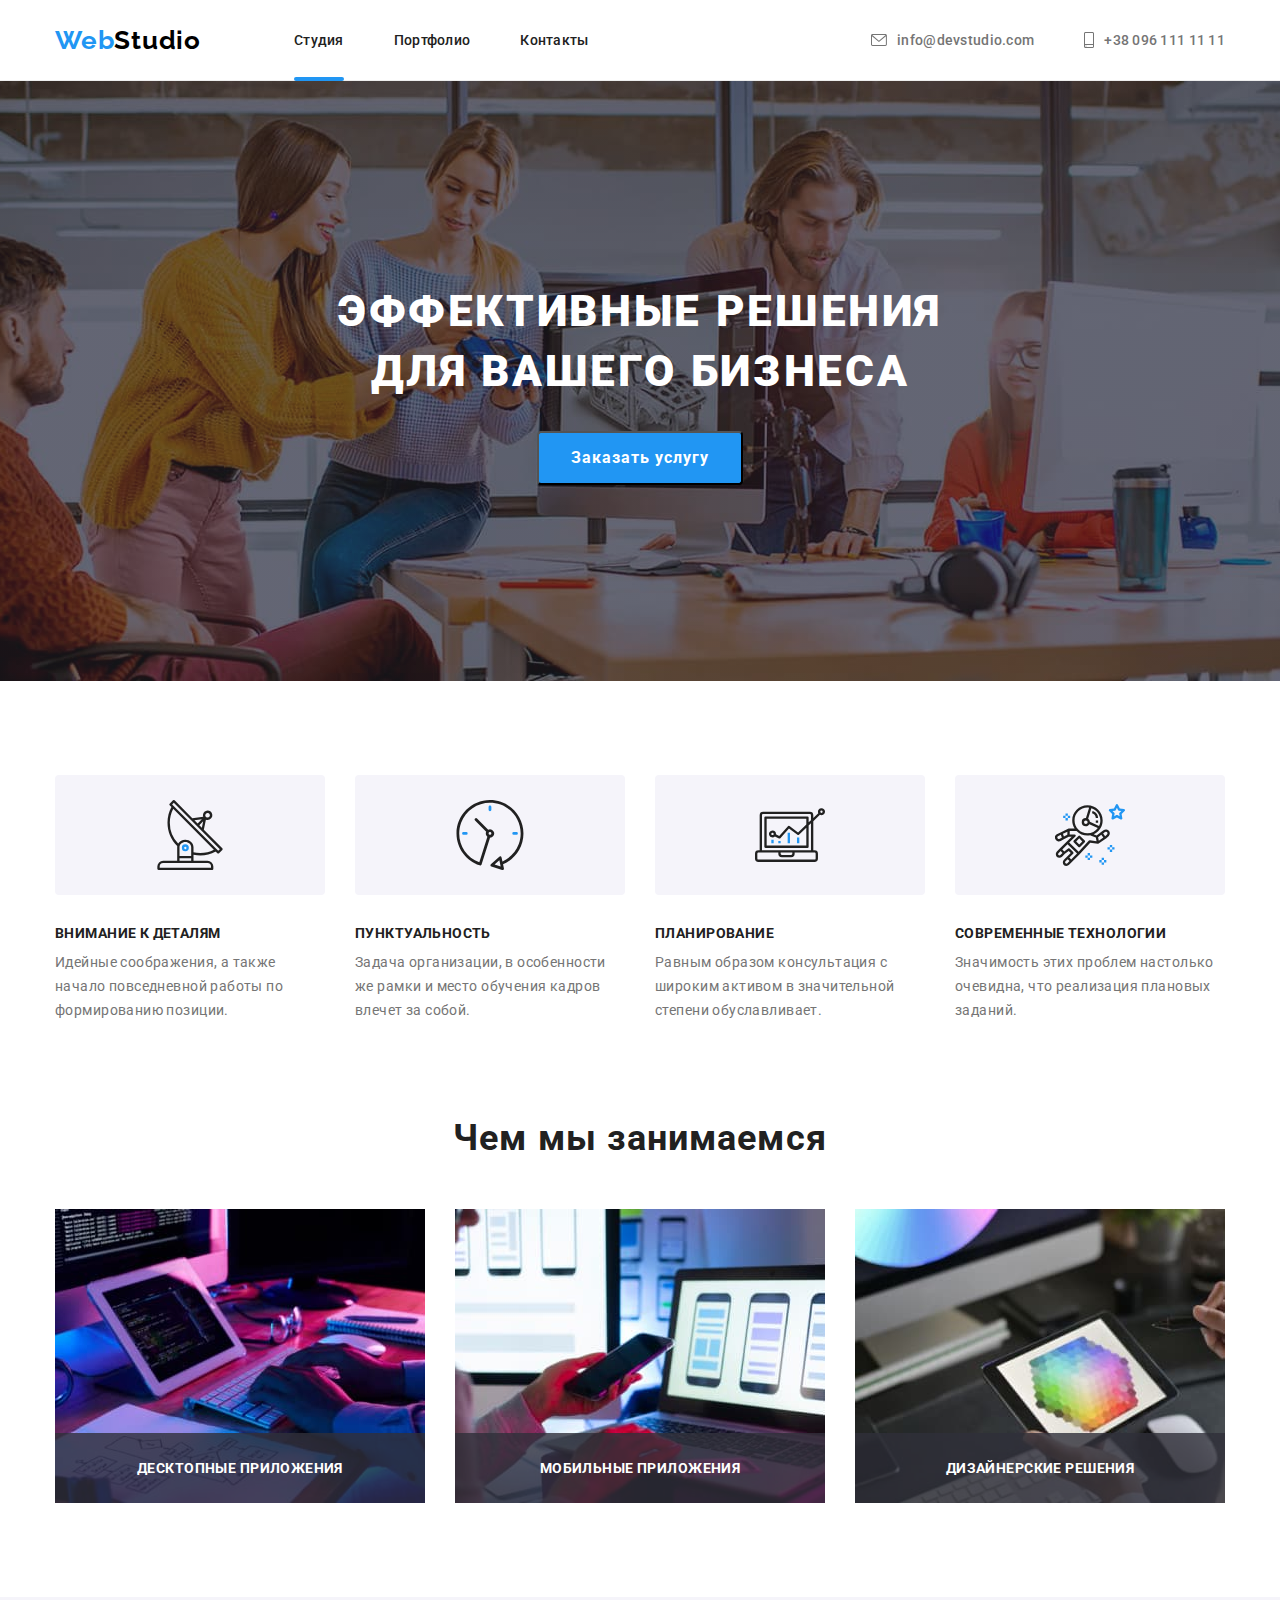
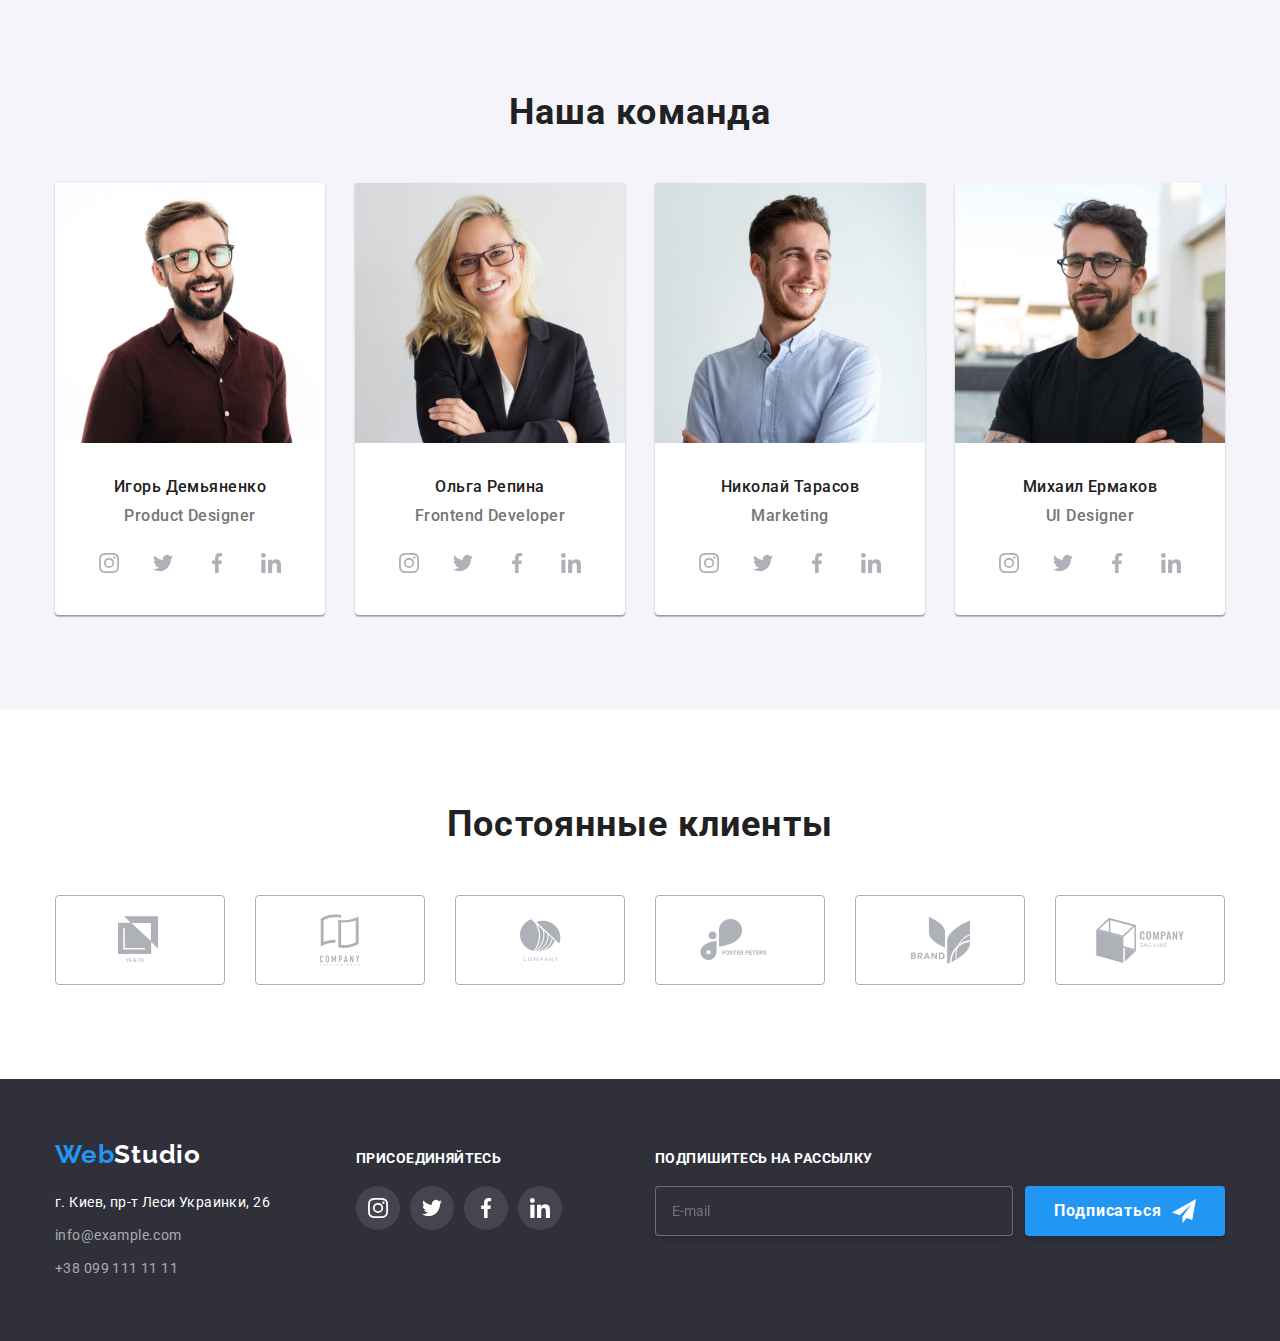
==== commit 8a60f233: "corrected" ====
--- a/index.html
+++ b/index.html
@@ -496,6 +496,7 @@
                         <label for="comment" class="label-form">Комментарий</label>
                         <textarea class="textarea" name="" id="comment" rows="6" placeholder="Введите текст"></textarea>
                     </div>
+
                     <label class="consent-label">
                         <input type="checkbox" name="consent" class="checkbox">
                         <svg class="icon-check" width="16" height="15">
--- a/css/styles.css
+++ b/css/styles.css
@@ -437,6 +437,7 @@
 }
 .address {
   padding-top: 20px;
+  min-width: 231px;
 }
 
 .address-link {
@@ -522,6 +523,10 @@
   box-sizing: border-box;
   filter: drop-shadow(0px 4px 4px rgba(0, 0, 0, 0.15));
   border-radius: 4px;
+}
+.input-subscribe:focus {
+  color: var(--primery-text-color);
+  outline: none;
 }
 .btn-subscribe-text {
   color: var(--white-text-color);
@@ -737,6 +742,7 @@
 
   border: 1px solid rgba(0, 0, 0, 0.1);
   border-radius: 50%;
+  background-color: var(--white-text-color);
 }
 .icon-close {
   fill: currentColor;
@@ -795,8 +801,8 @@
 .input {
   width: 100%;
   padding-left: 42px;
-  padding-top: 11px;
-  padding-bottom: 11px;
+  padding-top: 10px;
+  padding-bottom: 10px;
 
   border: 1px solid rgba(33, 33, 33, 0.2);
   box-sizing: border-box;
@@ -820,7 +826,8 @@
 
 .textarea {
   resize: none;
-  padding: 12px 16px;
+  padding: 11px 15px;
+  height: 120px;
 
   border: 1px solid rgba(33, 33, 33, 0.2);
   box-sizing: border-box;
@@ -834,6 +841,7 @@
   line-height: 1.167; /*14px*/
   letter-spacing: 0.01em;
 }
+
 .textarea:focus {
   outline: none;
   border-color: var(--accent-color);
